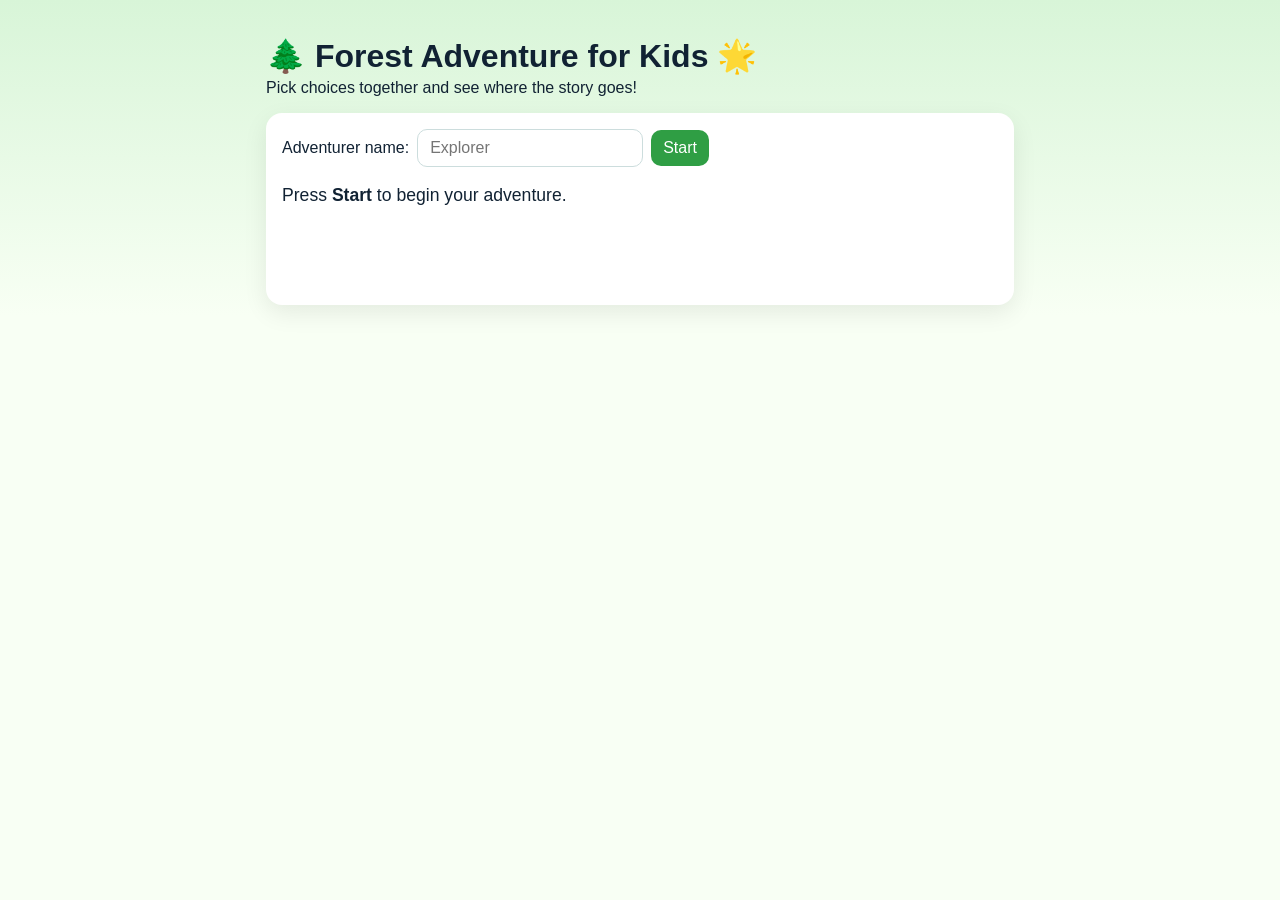
==== web/index.html @ cfbb0450 "Add kid-friendly web interface and GitHub Pages deploy workflow" ====
<!doctype html>
<html lang="en">
  <head>
    <meta charset="UTF-8" />
    <meta name="viewport" content="width=device-width, initial-scale=1.0" />
    <title>Forest Adventure for Kids</title>
    <link rel="stylesheet" href="styles.css" />
  </head>
  <body>
    <main class="game">
      <h1>🌲 Forest Adventure for Kids 🌟</h1>
      <p class="subtitle">Pick choices together and see where the story goes!</p>

      <section class="panel">
        <div class="row">
          <label for="playerName">Adventurer name:</label>
          <input id="playerName" type="text" maxlength="24" placeholder="Explorer" />
          <button id="startBtn">Start</button>
          <button id="restartBtn" class="hidden">Restart</button>
        </div>

        <div class="stats" id="stats"></div>
        <div class="story" id="story">Press <strong>Start</strong> to begin your adventure.</div>
        <div class="choices" id="choices"></div>
      </section>
    </main>

    <script src="script.js"></script>
  </body>
</html>
---- web/styles.css ----
:root {
  --bg: #f8fff4;
  --card: #ffffff;
  --ink: #123;
  --accent: #2f9e44;
  --accent-2: #1c7ed6;
}

* { box-sizing: border-box; }

body {
  margin: 0;
  font-family: "Trebuchet MS", "Segoe UI", sans-serif;
  color: var(--ink);
  background: linear-gradient(180deg, #d8f5d8, #f8fff4 35%);
  min-height: 100vh;
}

.game {
  max-width: 780px;
  margin: 0 auto;
  padding: 1rem;
}

h1 {
  margin-bottom: 0.25rem;
}

.subtitle {
  margin-top: 0;
}

.panel {
  background: var(--card);
  border-radius: 16px;
  padding: 1rem;
  box-shadow: 0 8px 24px rgba(0, 0, 0, 0.08);
}

.row {
  display: flex;
  gap: 0.5rem;
  flex-wrap: wrap;
  align-items: center;
}

input, button {
  border-radius: 10px;
  border: 1px solid #cdd;
  padding: 0.55rem 0.75rem;
  font-size: 1rem;
}

button {
  cursor: pointer;
  background: var(--accent);
  color: white;
  border: none;
}

button:hover {
  filter: brightness(1.05);
}

#restartBtn {
  background: var(--accent-2);
}

.story {
  margin-top: 1rem;
  font-size: 1.1rem;
  line-height: 1.45;
  min-height: 90px;
}

.stats {
  margin-top: 0.75rem;
  font-size: 0.95rem;
  color: #2b4;
}

.choices {
  margin-top: 1rem;
  display: grid;
  gap: 0.6rem;
}

.choice-btn {
  text-align: left;
  background: #fff;
  border: 2px solid #d4edd9;
  color: var(--ink);
}

.choice-btn:hover {
  border-color: var(--accent);
}

.hidden {
  display: none;
}
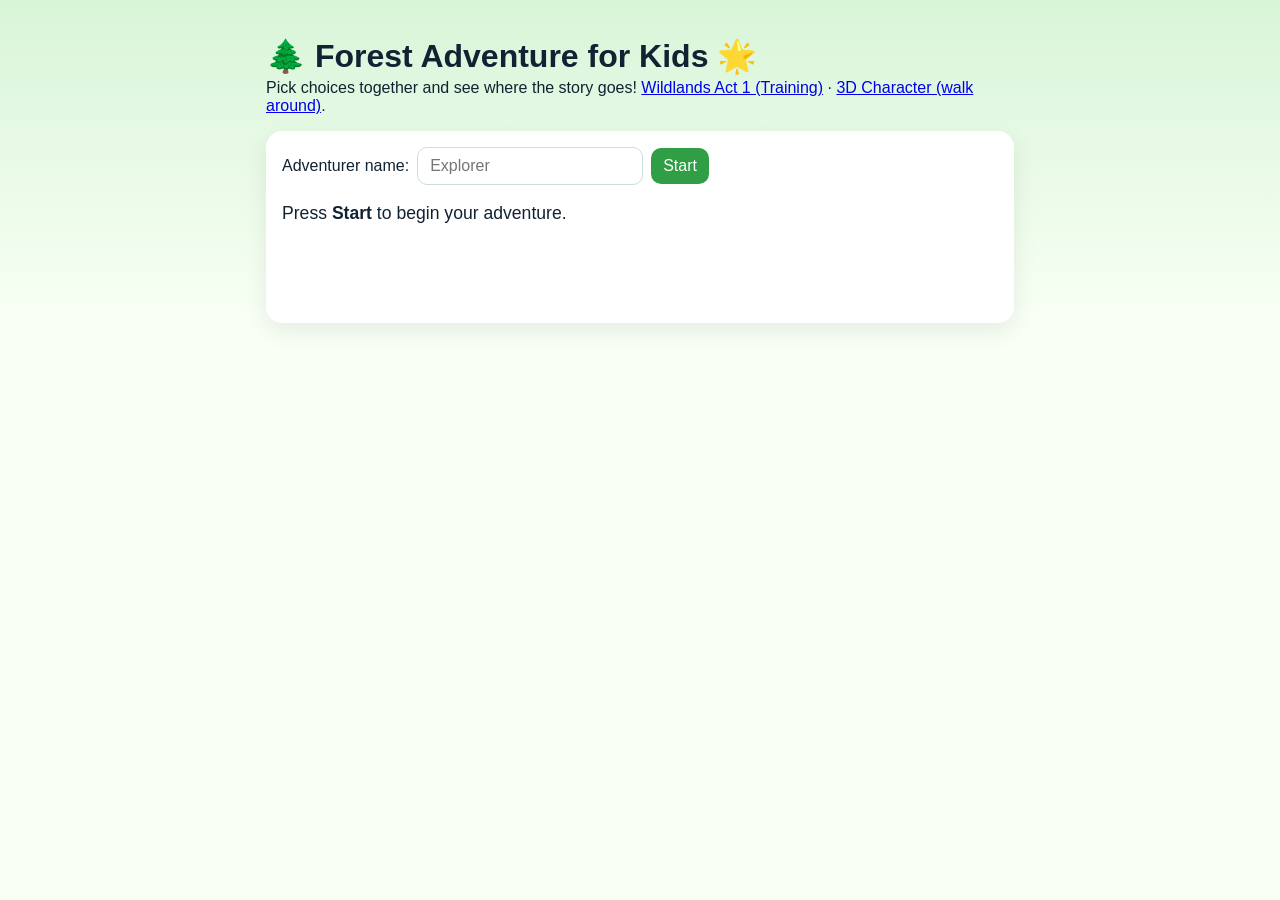
==== commit ae43e581: "Wildlands: Act 1 training, web UI (act1, 3D character), project memory, game package Co-authored-by:" ====
--- a/web/index.html
+++ b/web/index.html
@@ -9,7 +9,7 @@
   <body>
     <main class="game">
       <h1>🌲 Forest Adventure for Kids 🌟</h1>
-      <p class="subtitle">Pick choices together and see where the story goes!</p>
+      <p class="subtitle">Pick choices together and see where the story goes! <a href="act1.html">Wildlands Act 1 (Training)</a> · <a href="character3d.html">3D Character (walk around)</a>.</p>
 
       <section class="panel">
         <div class="row">
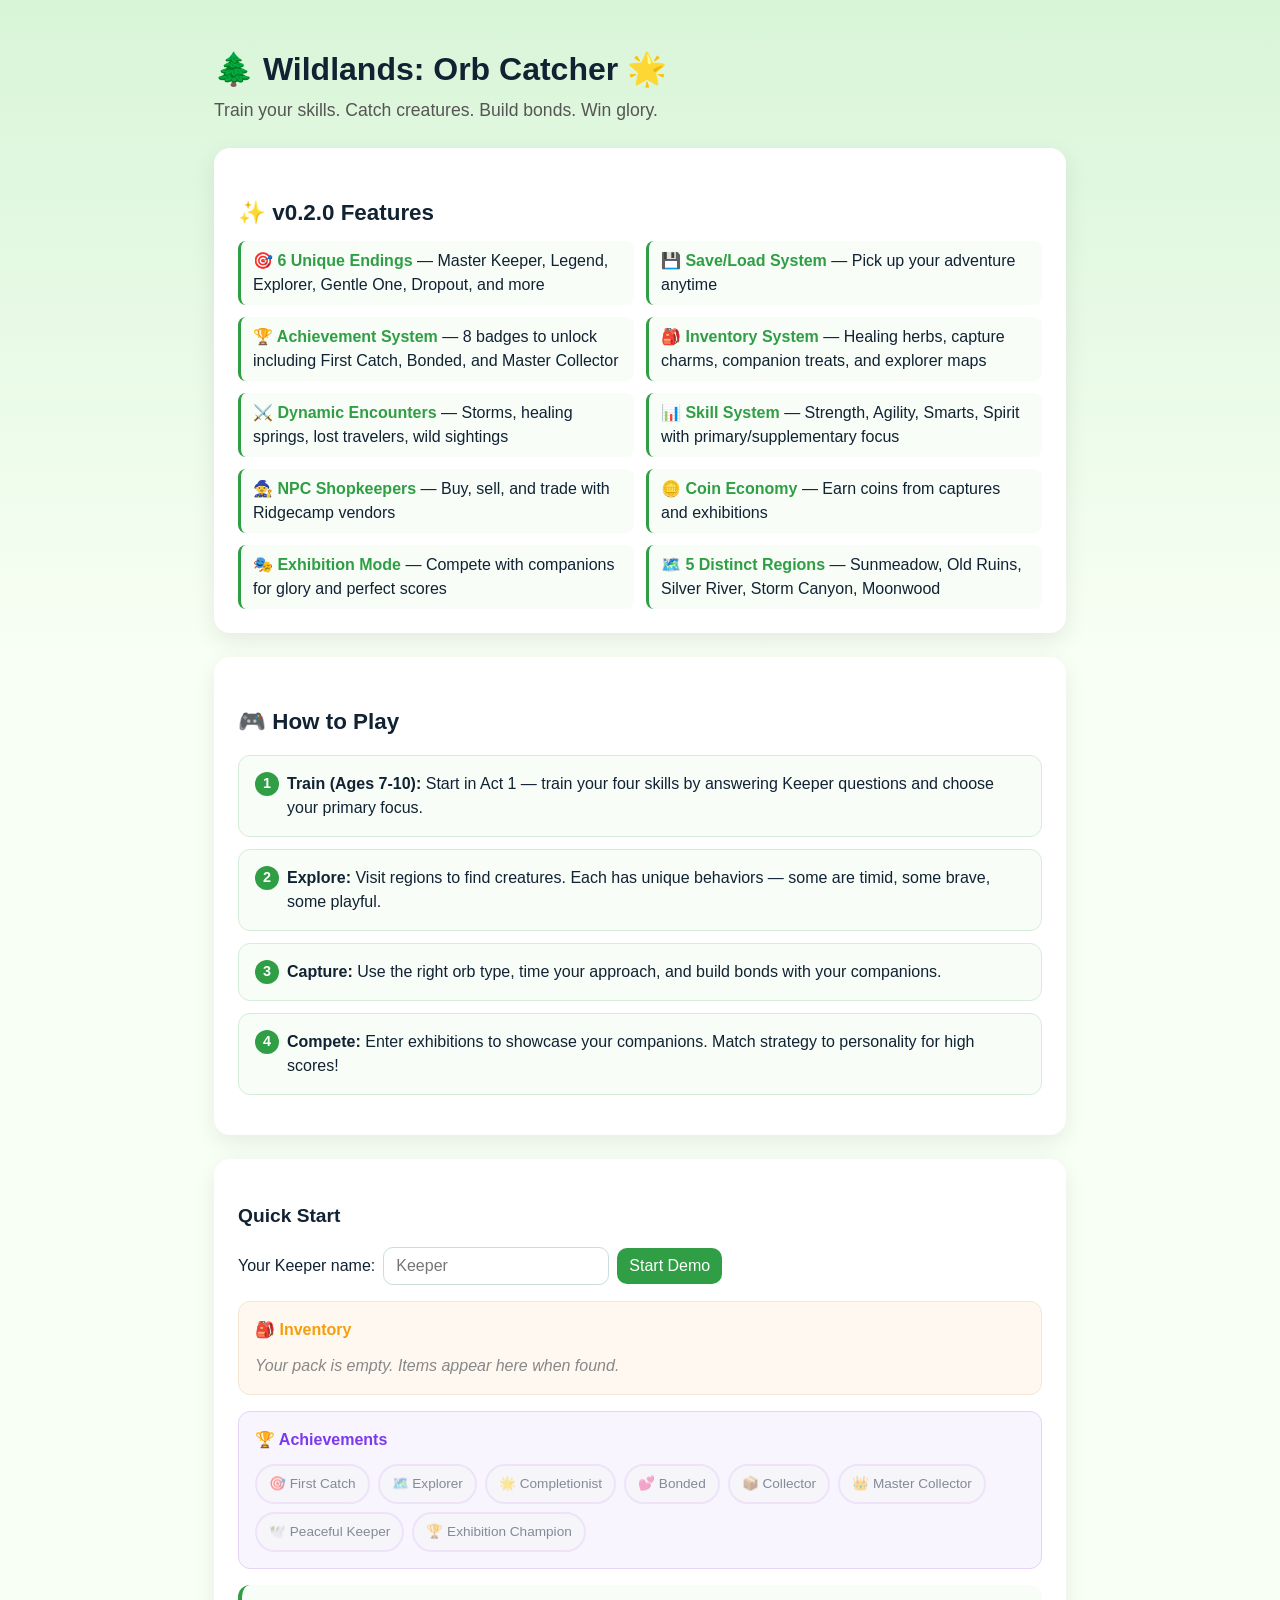
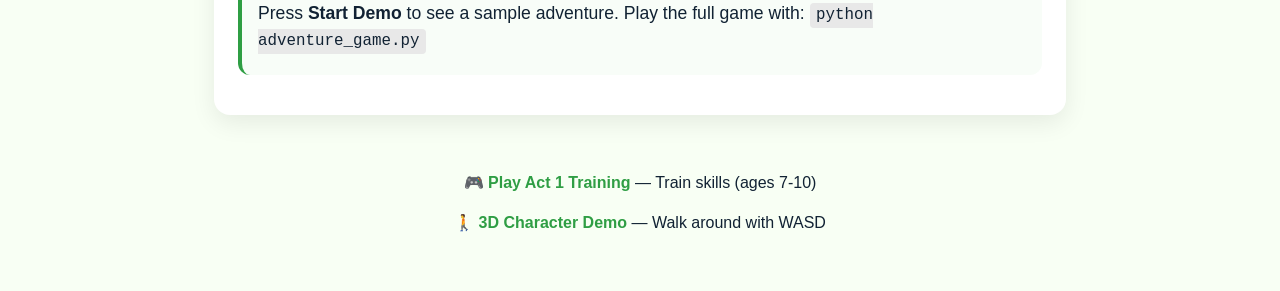
==== commit 4691245f: "feat: update web UI to reflect v0.2.0 features" ====
--- a/web/index.html
+++ b/web/index.html
@@ -3,25 +3,96 @@
   <head>
     <meta charset="UTF-8" />
     <meta name="viewport" content="width=device-width, initial-scale=1.0" />
-    <title>Forest Adventure for Kids</title>
+    <title>Wildlands: Orb Catcher v0.2.0</title>
     <link rel="stylesheet" href="styles.css" />
   </head>
   <body>
     <main class="game">
-      <h1>🌲 Forest Adventure for Kids 🌟</h1>
-      <p class="subtitle">Pick choices together and see where the story goes! <a href="act1.html">Wildlands Act 1 (Training)</a> · <a href="character3d.html">3D Character (walk around)</a>.</p>
+      <h1>🌲 Wildlands: Orb Catcher 🌟</h1>
+      <p class="subtitle">Train your skills. Catch creatures. Build bonds. Win glory.</p>
+
+      <section class="features">
+        <h2>✨ v0.2.0 Features</h2>
+        <ul>
+          <li><strong>🎯 6 Unique Endings</strong> — Master Keeper, Legend, Explorer, Gentle One, Dropout, and more</li>
+          <li><strong>💾 Save/Load System</strong> — Pick up your adventure anytime</li>
+          <li><strong>🏆 Achievement System</strong> — 8 badges to unlock including First Catch, Bonded, and Master Collector</li>
+          <li><strong>🎒 Inventory System</strong> — Healing herbs, capture charms, companion treats, and explorer maps</li>
+          <li><strong>⚔️ Dynamic Encounters</strong> — Storms, healing springs, lost travelers, wild sightings</li>
+          <li><strong>📊 Skill System</strong> — Strength, Agility, Smarts, Spirit with primary/supplementary focus</li>
+          <li><strong>🧙 NPC Shopkeepers</strong> — Buy, sell, and trade with Ridgecamp vendors</li>
+          <li><strong>🪙 Coin Economy</strong> — Earn coins from captures and exhibitions</li>
+          <li><strong>🎭 Exhibition Mode</strong> — Compete with companions for glory and perfect scores</li>
+          <li><strong>🗺️ 5 Distinct Regions</strong> — Sunmeadow, Old Ruins, Silver River, Storm Canyon, Moonwood</li>
+        </ul>
+      </section>
 
       <section class="panel">
+        <h2>🎮 How to Play</h2>
+        <ol class="how-to-play">
+          <li><strong>Train (Ages 7-10):</strong> Start in Act 1 — train your four skills by answering Keeper questions and choose your primary focus.</li>
+          <li><strong>Explore:</strong> Visit regions to find creatures. Each has unique behaviors — some are timid, some brave, some playful.</li>
+          <li><strong>Capture:</strong> Use the right orb type, time your approach, and build bonds with your companions.</li>
+          <li><strong>Compete:</strong> Enter exhibitions to showcase your companions. Match strategy to personality for high scores!</li>
+        </ol>
+      </section>
+
+      <section class="panel">
+        <h3>Quick Start</h3>
         <div class="row">
-          <label for="playerName">Adventurer name:</label>
-          <input id="playerName" type="text" maxlength="24" placeholder="Explorer" />
-          <button id="startBtn">Start</button>
+          <label for="playerName">Your Keeper name:</label>
+          <input id="playerName" type="text" maxlength="24" placeholder="Keeper" />
+          <button id="startBtn">Start Demo</button>
           <button id="restartBtn" class="hidden">Restart</button>
         </div>
 
-        <div class="stats" id="stats"></div>
-        <div class="story" id="story">Press <strong>Start</strong> to begin your adventure.</div>
+        <div class="hud" id="hud">
+          <div class="hud-section">
+            <span class="hud-label">💚 Health</span>
+            <span class="hud-value" id="healthVal">10</span>
+          </div>
+          <div class="hud-section">
+            <span class="hud-label">🪙 Coins</span>
+            <span class="hud-value" id="coinVal">0</span>
+          </div>
+          <div class="hud-section">
+            <span class="hud-label">🍀 Luck</span>
+            <span class="hud-value" id="luckVal">0</span>
+          </div>
+          <div class="hud-section">
+            <span class="hud-label">🦁 Courage</span>
+            <span class="hud-value" id="courageVal">0</span>
+          </div>
+        </div>
+
+        <div class="inventory-panel" id="inventoryPanel">
+          <h4>🎒 Inventory</h4>
+          <div class="inventory-grid" id="inventoryGrid">
+            <p class="empty-inv">Your pack is empty. Items appear here when found.</p>
+          </div>
+        </div>
+
+        <div class="achievements-panel" id="achievementsPanel">
+          <h4>🏆 Achievements</h4>
+          <div class="achievements-grid" id="achievementsGrid">
+            <div class="achievement locked" data-id="first_catch" title="Catch your first creature">🎯 First Catch</div>
+            <div class="achievement locked" data-id="explorer" title="Visit 3 different regions">🗺️ Explorer</div>
+            <div class="achievement locked" data-id="completionist" title="Visit all regions">🌟 Completionist</div>
+            <div class="achievement locked" data-id="bonded" title="Reach max bond with a companion">💕 Bonded</div>
+            <div class="achievement locked" data-id="collector" title="Catch 5+ creatures">📦 Collector</div>
+            <div class="achievement locked" data-id="master_collector" title="Catch 10+ creatures">👑 Master Collector</div>
+            <div class="achievement locked" data-id="peaceful_keeper" title="Leave more creatures than you catch">🕊️ Peaceful Keeper</div>
+            <div class="achievement locked" data-id="exhibition_champion" title="Win an exhibition">🏆 Exhibition Champion</div>
+          </div>
+        </div>
+
+        <div class="story" id="story">Press <strong>Start Demo</strong> to see a sample adventure. Play the full game with: <code>python adventure_game.py</code></div>
         <div class="choices" id="choices"></div>
+      </section>
+
+      <section class="links">
+        <p>🎮 <a href="act1.html">Play Act 1 Training</a> — Train skills (ages 7-10)</p>
+        <p>🚶 <a href="character3d.html">3D Character Demo</a> — Walk around with WASD</p>
       </section>
     </main>
 
--- a/web/styles.css
+++ b/web/styles.css
@@ -4,6 +4,9 @@
   --ink: #123;
   --accent: #2f9e44;
   --accent-2: #1c7ed6;
+  --accent-3: #f59e0b;
+  --border: #d4edd9;
+  --shadow: rgba(0, 0, 0, 0.08);
 }
 
 * { box-sizing: border-box; }
@@ -14,27 +17,107 @@
   color: var(--ink);
   background: linear-gradient(180deg, #d8f5d8, #f8fff4 35%);
   min-height: 100vh;
+  line-height: 1.5;
 }
 
 .game {
-  max-width: 780px;
+  max-width: 900px;
   margin: 0 auto;
-  padding: 1rem;
+  padding: 1.5rem;
 }
 
 h1 {
   margin-bottom: 0.25rem;
+  font-size: 2rem;
+}
+
+h2 {
+  font-size: 1.4rem;
+  margin-top: 1.5rem;
+  margin-bottom: 0.75rem;
+}
+
+h3 {
+  font-size: 1.2rem;
+  margin-bottom: 1rem;
 }
 
 .subtitle {
   margin-top: 0;
-}
-
+  color: #555;
+  font-size: 1.1rem;
+}
+
+/* Features section */
+.features {
+  background: var(--card);
+  border-radius: 16px;
+  padding: 1.5rem;
+  margin: 1.5rem 0;
+  box-shadow: 0 8px 24px var(--shadow);
+}
+
+.features ul {
+  list-style: none;
+  padding: 0;
+  margin: 0;
+  display: grid;
+  grid-template-columns: repeat(auto-fit, minmax(280px, 1fr));
+  gap: 0.75rem;
+}
+
+.features li {
+  padding: 0.5rem 0.75rem;
+  background: #f8fdf8;
+  border-radius: 8px;
+  border-left: 3px solid var(--accent);
+}
+
+.features strong {
+  color: var(--accent);
+}
+
+/* How to Play */
+.how-to-play {
+  counter-reset: step;
+  list-style: none;
+  padding: 0;
+}
+
+.how-to-play li {
+  position: relative;
+  padding: 1rem 1rem 1rem 3rem;
+  margin: 0.75rem 0;
+  background: #f8fdf8;
+  border-radius: 12px;
+  border: 1px solid var(--border);
+}
+
+.how-to-play li::before {
+  counter-increment: step;
+  content: counter(step);
+  position: absolute;
+  left: 1rem;
+  top: 1rem;
+  width: 24px;
+  height: 24px;
+  background: var(--accent);
+  color: white;
+  border-radius: 50%;
+  display: flex;
+  align-items: center;
+  justify-content: center;
+  font-weight: bold;
+  font-size: 0.9rem;
+}
+
+/* Panel */
 .panel {
   background: var(--card);
   border-radius: 16px;
-  padding: 1rem;
-  box-shadow: 0 8px 24px rgba(0, 0, 0, 0.08);
+  padding: 1.5rem;
+  margin: 1.5rem 0;
+  box-shadow: 0 8px 24px var(--shadow);
 }
 
 .row {
@@ -42,6 +125,7 @@
   gap: 0.5rem;
   flex-wrap: wrap;
   align-items: center;
+  margin-bottom: 1rem;
 }
 
 input, button {
@@ -56,29 +140,160 @@
   background: var(--accent);
   color: white;
   border: none;
+  transition: filter 0.15s ease;
 }
 
 button:hover {
-  filter: brightness(1.05);
+  filter: brightness(1.1);
 }
 
 #restartBtn {
   background: var(--accent-2);
 }
 
+/* HUD */
+.hud {
+  display: flex;
+  flex-wrap: wrap;
+  gap: 1rem;
+  margin: 1rem 0;
+  padding: 1rem;
+  background: #f8fdf8;
+  border-radius: 12px;
+  border: 1px solid var(--border);
+}
+
+.hud-section {
+  display: flex;
+  flex-direction: column;
+  align-items: center;
+  padding: 0.5rem 1rem;
+  background: white;
+  border-radius: 10px;
+  min-width: 80px;
+}
+
+.hud-label {
+  font-size: 0.75rem;
+  color: #666;
+  text-transform: uppercase;
+  letter-spacing: 0.5px;
+}
+
+.hud-value {
+  font-size: 1.4rem;
+  font-weight: bold;
+  color: var(--accent);
+}
+
+/* Inventory Panel */
+.inventory-panel {
+  margin: 1rem 0;
+  padding: 1rem;
+  background: #fef8f0;
+  border-radius: 12px;
+  border: 1px solid #f5e6d3;
+}
+
+.inventory-panel h4 {
+  margin: 0 0 0.75rem 0;
+  color: var(--accent-3);
+}
+
+.inventory-grid {
+  display: flex;
+  flex-wrap: wrap;
+  gap: 0.5rem;
+}
+
+.inventory-item {
+  padding: 0.5rem 0.75rem;
+  background: white;
+  border-radius: 8px;
+  border: 2px solid #f5e6d3;
+  font-size: 0.9rem;
+}
+
+.inventory-item .count {
+  display: inline-block;
+  background: var(--accent-3);
+  color: white;
+  border-radius: 50%;
+  width: 20px;
+  height: 20px;
+  text-align: center;
+  font-size: 0.75rem;
+  line-height: 20px;
+  margin-left: 0.5rem;
+}
+
+.empty-inv {
+  color: #888;
+  font-style: italic;
+  margin: 0;
+}
+
+/* Achievements Panel */
+.achievements-panel {
+  margin: 1rem 0;
+  padding: 1rem;
+  background: #f8f5ff;
+  border-radius: 12px;
+  border: 1px solid #e6d3f5;
+}
+
+.achievements-panel h4 {
+  margin: 0 0 0.75rem 0;
+  color: #7c3aed;
+}
+
+.achievements-grid {
+  display: flex;
+  flex-wrap: wrap;
+  gap: 0.5rem;
+}
+
+.achievement {
+  padding: 0.5rem 0.75rem;
+  border-radius: 20px;
+  font-size: 0.85rem;
+  border: 2px solid #e6d3f5;
+  background: white;
+  cursor: help;
+}
+
+.achievement.locked {
+  opacity: 0.5;
+  background: #f5f5f5;
+}
+
+.achievement.unlocked {
+  border-color: #7c3aed;
+  background: #f3e8ff;
+  font-weight: bold;
+}
+
+/* Story */
 .story {
   margin-top: 1rem;
   font-size: 1.1rem;
   line-height: 1.45;
   min-height: 90px;
-}
-
-.stats {
-  margin-top: 0.75rem;
-  font-size: 0.95rem;
-  color: #2b4;
-}
-
+  padding: 1rem;
+  background: #f8fdf8;
+  border-radius: 12px;
+  border-left: 4px solid var(--accent);
+}
+
+.story code {
+  background: #e8e8e8;
+  padding: 0.2rem 0.4rem;
+  border-radius: 4px;
+  font-family: monospace;
+  font-size: 0.9em;
+}
+
+/* Choices */
 .choices {
   margin-top: 1rem;
   display: grid;
@@ -88,14 +303,46 @@
 .choice-btn {
   text-align: left;
   background: #fff;
-  border: 2px solid #d4edd9;
+  border: 2px solid var(--border);
   color: var(--ink);
 }
 
 .choice-btn:hover {
   border-color: var(--accent);
+  background: #f8fdf8;
+}
+
+/* Links section */
+.links {
+  text-align: center;
+  padding: 1rem;
+}
+
+.links a {
+  color: var(--accent);
+  text-decoration: none;
+  font-weight: bold;
+}
+
+.links a:hover {
+  text-decoration: underline;
 }
 
 .hidden {
-  display: none;
-}
+  display: none !important;
+}
+
+/* Responsive */
+@media (max-width: 600px) {
+  .hud {
+    justify-content: center;
+  }
+  
+  .hud-section {
+    min-width: 70px;
+  }
+  
+  .features ul {
+    grid-template-columns: 1fr;
+  }
+}
